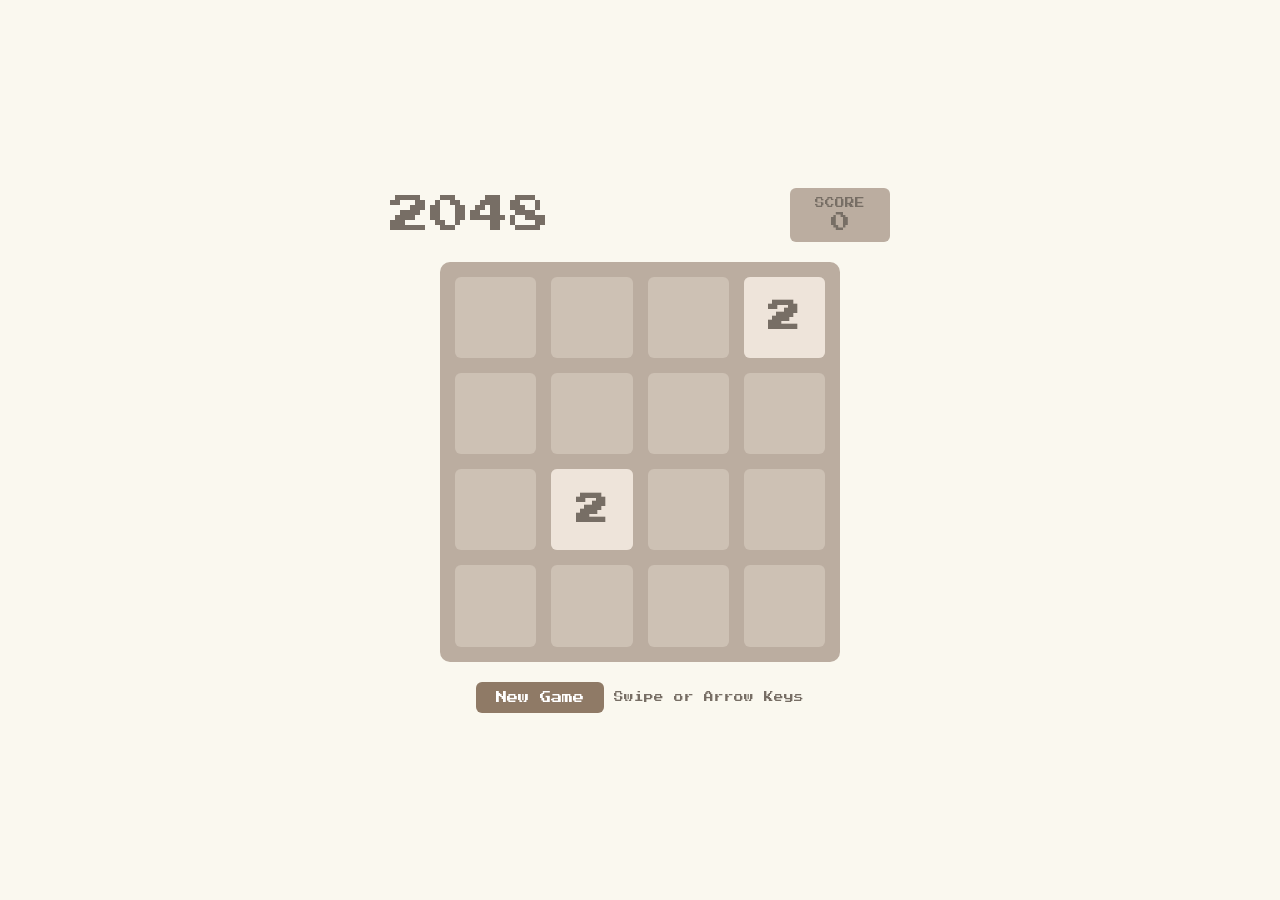
==== index.html @ 17469aeb "Create index.html" ====
<!DOCTYPE html>
<html lang="en">
<head>
    <meta charset="UTF-8">
    <meta name="viewport" content="width=device-width, initial-scale=1.0, maximum-scale=1.0, user-scalable=no">
    <title>2048 Game</title>
    <link href="https://fonts.googleapis.com/css2?family=Press+Start+2P&display=swap" rel="stylesheet">
    <style>
        /* --- Global Reset & Layout --- */
        :root {
            --bg-color: #faf8ef;
            --grid-color: #bbada0;
            --cell-color: #cdc1b4;
            --text-dark: #776e65;
            --text-light: #f9f6f2;
        }

        * { box-sizing: border-box; margin: 0; padding: 0; }

        body {
            font-family: 'Press Start 2P', cursive;
            background-color: var(--bg-color);
            color: var(--text-dark);
            display: flex;
            flex-direction: column;
            align-items: center;
            justify-content: center;
            min-height: 100vh;
            padding: 20px;
            touch-action: none; /* Prevent browser scroll */
        }

        /* --- Header & Score --- */
        .header {
            display: flex;
            justify-content: space-between;
            align-items: center;
            width: 100%;
            max-width: 500px;
            margin-bottom: 20px;
        }

        .title {
            font-size: 2.5rem;
            line-height: 1.2;
        }

        .score-container {
            background: var(--grid-color);
            padding: 10px;
            border-radius: 6px;
            text-align: center;
            min-width: 100px;
        }

        .score-label { font-size: 0.6rem; display: block; margin-bottom: 5px; }
        .score-value { font-size: 1.2rem; }

        /* --- Game Board --- */
        .game-container {
            position: relative;
            background: var(--grid-color);
            padding: 15px;
            border-radius: 10px;
            width: 400px;
            height: 400px;
            display: grid;
            grid-template-columns: repeat(4, 1fr);
            grid-template-rows: repeat(4, 1fr);
            gap: 15px;
            touch-action: none;
        }

        /* Background Cells */
        .grid-cell {
            background: var(--cell-color);
            border-radius: 6px;
            width: 100%;
            height: 100%;
        }

        /* Foreground Tiles */
        .tile {
            position: absolute;
            display: flex;
            align-items: center;
            justify-content: center;
            border-radius: 6px;
            font-weight: bold;
            font-size: 2rem;
            transition: transform 0.15s ease-in-out;
            z-index: 10;
            animation: pop 0.2s ease-out;
        }

        @keyframes pop {
            0% { transform: scale(0); }
            100% { transform: scale(1); }
        }

        /* Tile Colors by Value */
        .tile-2 { background: #eee4da; color: #776e65; }
        .tile-4 { background: #ede0c8; color: #776e65; }
        .tile-8 { background: #f2b179; color: #f9f6f2; }
        .tile-16 { background: #f59563; color: #f9f6f2; }
        .tile-32 { background: #f67c5f; color: #f9f6f2; }
        .tile-64 { background: #f65e3b; color: #f9f6f2; }
        .tile-128 { background: #edcf72; color: #f9f6f2; font-size: 1.5rem; }
        .tile-256 { background: #edcc61; color: #f9f6f2; font-size: 1.5rem; }
        .tile-512 { background: #edc850; color: #f9f6f2; font-size: 1.5rem; }
        .tile-1024 { background: #edc53f; color: #f9f6f2; font-size: 1.2rem; }
        .tile-2048 { background: #edc22e; color: #f9f6f2; font-size: 1.2rem; }

        /* --- Controls & Status --- */
        .controls {
            margin-top: 20px;
            display: flex;
            gap: 10px;
            align-items: center;
        }

        button {
            background: #8f7a66;
            color: white;
            border: none;
            padding: 10px 20px;
            font-family: 'Press Start 2P', cursive;
            cursor: pointer;
            border-radius: 6px;
            font-size: 0.7rem;
            transition: background 0.2s;
        }

        button:hover { background: #7f6a56; }

        .game-message {
            position: absolute;
            top: 0; left: 0; right: 0; bottom: 0;
            background: rgba(238, 228, 218, 0.73);
            display: flex;
            flex-direction: column;
            align-items: center;
            justify-content: center;
            text-align: center;
            z-index: 20;
            border-radius: 10px;
            opacity: 0;
            pointer-events: none;
            transition: opacity 0.3s;
        }

        .game-message.active { opacity: 1; pointer-events: auto; }
        .game-message p { font-size: 1.5rem; margin-bottom: 20px; }

        /* Responsive */
        @media (max-width: 450px) {
            .game-container { width: 300px; height: 300px; padding: 10px; gap: 10px; }
            .tile { font-size: 1.5rem; }
            .title { font-size: 1.8rem; }
            .score-container { min-width: 80px; }
        }
    </style>
</head>
<body>

    <div class="header">
        <div class="title">2048</div>
        <div class="score-container">
            <span class="score-label">SCORE</span>
            <span class="score-value" id="score">0</span>
        </div>
    </div>

    <div class="game-container" id="game-container">
        <!-- Background Grid Cells -->
        <div class="grid-cell"></div><div class="grid-cell"></div><div class="grid-cell"></div><div class="grid-cell"></div>
        <div class="grid-cell"></div><div class="grid-cell"></div><div class="grid-cell"></div><div class="grid-cell"></div>
        <div class="grid-cell"></div><div class="grid-cell"></div><div class="grid-cell"></div><div class="grid-cell"></div>
        <div class="grid-cell"></div><div class="grid-cell"></div><div class="grid-cell"></div><div class="grid-cell"></div>

        <!-- Game Message Overlay -->
        <div class="game-message" id="game-message">
            <p id="game-message-text">Game Over!</p>
            <button onclick="initGame()">Try Again</button>
        </div>
    </div>

    <div class="controls">
        <button onclick="initGame()">New Game</button>
        <span style="font-size: 0.6rem;">Swipe or Arrow Keys</span>
    </div>

    <script>
        // --- Configuration & State ---
        const SIZE = 4;
        const SCORE_EL = document.getElementById('score');
        const MESSAGE_EL = document.getElementById('game-message');
        const MESSAGE_TEXT = document.getElementById('game-message-text');
        const CONTAINER = document.getElementById('game-container');

        let grid = [];
        let score = 0;
        let gameOver = false;

        // --- Initialization ---
        function initGame() {
            grid = Array(SIZE).fill().map(() => Array(SIZE).fill(0));
            score = 0;
            gameOver = false;
            updateScore();
            clearTiles();
            addRandomTile();
            addRandomTile();
            renderTiles();
            MESSAGE_EL.classList.remove('active');
        }

        // --- Core Logic ---

        function addRandomTile() {
            const emptyCells = [];
            for (let r = 0; r < SIZE; r++) {
                for (let c = 0; c < SIZE; c++) {
                    if (grid[r][c] === 0) emptyCells.push({r, c});
                }
            }
            if (emptyCells.length > 0) {
                const {r, c} = emptyCells[Math.floor(Math.random() * emptyCells.length)];
                grid[r][c] = Math.random() < 0.9 ? 2 : 4;
            }
        }

        function slideRow(row) {
            let arr = row.filter(val => val);
            let missing = SIZE - arr.length;
            let zeros = Array(missing).fill(0);
            arr = arr.concat(zeros);

            for (let i = 0; i < SIZE - 1; i++) {
                if (arr[i] !== 0 && arr[i] === arr[i + 1]) {
                    arr[i] *= 2;
                    score += arr[i];
                    arr[i + 1] = 0;
                }
            }

            arr = arr.filter(val => val);
            missing = SIZE - arr.length;
            zeros = Array(missing).fill(0);
            arr = arr.concat(zeros);
            return arr;
        }

        function canMove() {
            for (let r = 0; r < SIZE; r++) {
                for (let c = 0; c < SIZE; c++) {
                    if (grid[r][c] === 0) return true;
                    if (c < SIZE - 1 && grid[r][c] === grid[r][c + 1]) return true;
                    if (r < SIZE - 1 && grid[r][c] === grid[r + 1][c]) return true;
                }
            }
            return false;
        }

        function move(direction) {
            if (gameOver) return;
            let moved = false;
            let newGrid = JSON.parse(JSON.stringify(grid));

            if (direction === 'left' || direction === 'right') {
                for (let r = 0; r < SIZE; r++) {
                    let row = newGrid[r];
                    if (direction === 'right') row.reverse();
                    let newRow = slideRow(row);
                    if (direction === 'right') newRow.reverse();
                    newGrid[r] = newRow;
                }
            } else { 
                for (let c = 0; c < SIZE; c++) {
                    let col = [];
                    for (let r = 0; r < SIZE; r++) col.push(newGrid[r][c]);
                    if (direction === 'down') col.reverse();
                    let newCol = slideRow(col);
                    if (direction === 'down') newCol.reverse();
                    for (let r = 0; r < SIZE; r++) newGrid[r][c] = newCol[r];
                }
            }

            if (JSON.stringify(grid) !== JSON.stringify(newGrid)) {
                grid = newGrid;
                addRandomTile();
                updateScore();
                renderTiles();
                if (!canMove()) {
                    gameOver = true;
                    MESSAGE_TEXT.textContent = "Game Over!";
                    MESSAGE_EL.classList.add('active');
                }
            }
        }

        // --- Rendering ---
        function clearTiles() {
            const tiles = document.querySelectorAll('.tile');
            tiles.forEach(t => t.remove());
        }

        function renderTiles() {
            clearTiles();
            for (let r = 0; r < SIZE; r++) {
                for (let c = 0; c < SIZE; c++) {
                    const val = grid[r][c];
                    if (val > 0) {
                        const tile = document.createElement('div');
                        tile.classList.add('tile', `tile-${val}`);
                        tile.textContent = val;
                        const cell = document.querySelectorAll('.grid-cell')[r * SIZE + c];
                        const rect = cell.getBoundingClientRect();
                        const containerRect = CONTAINER.getBoundingClientRect();
                        
                        tile.style.left = rect.left - containerRect.left + 'px';
                        tile.style.top = rect.top - containerRect.top + 'px';
                        tile.style.width = rect.width + 'px';
                        tile.style.height = rect.height + 'px';
                        
                        CONTAINER.appendChild(tile);
                    }
                }
            }
        }

        function updateScore() {
            SCORE_EL.textContent = score;
        }

        // --- Input Handling ---
        document.addEventListener('keydown', (e) => {
            if (gameOver) return;
            switch(e.key) {
                case 'ArrowUp': move('up'); break;
                case 'ArrowDown': move('down'); break;
                case 'ArrowLeft': move('left'); break;
                case 'ArrowRight': move('right'); break;
            }
        });

        // Touch Handling for Mobile
        let touchStartX = 0;
        let touchStartY = 0;

        CONTAINER.addEventListener('touchstart', (e) => {
            touchStartX = e.touches[0].clientX;
            touchStartY = e.touches[0].clientY;
        }, {passive: false});

        CONTAINER.addEventListener('touchmove', (e) => {
            e.preventDefault(); // Prevent scrolling
        }, {passive: false});

        CONTAINER.addEventListener('touchend', (e) => {
            if (gameOver) return;
            let touchEndX = e.changedTouches[0].clientX;
            let touchEndY = e.changedTouches[0].clientY;
            
            let diffX = touchEndX - touchStartX;
            let diffY = touchEndY - touchStartY;
            let threshold = 30; // Minimum swipe distance

            if (Math.abs(diffX) > Math.abs(diffY)) {
                if (Math.abs(diffX) > threshold) {
                    if (diffX > 0) move('right');
                    else move('left');
                }
            } else {
                if (Math.abs(diffY) > threshold) {
                    if (diffY > 0) move('down');
                    else move('up');
                }
            }
        }, {passive: false});

        window.onload = initGame;
    </script>
</body>
</html>
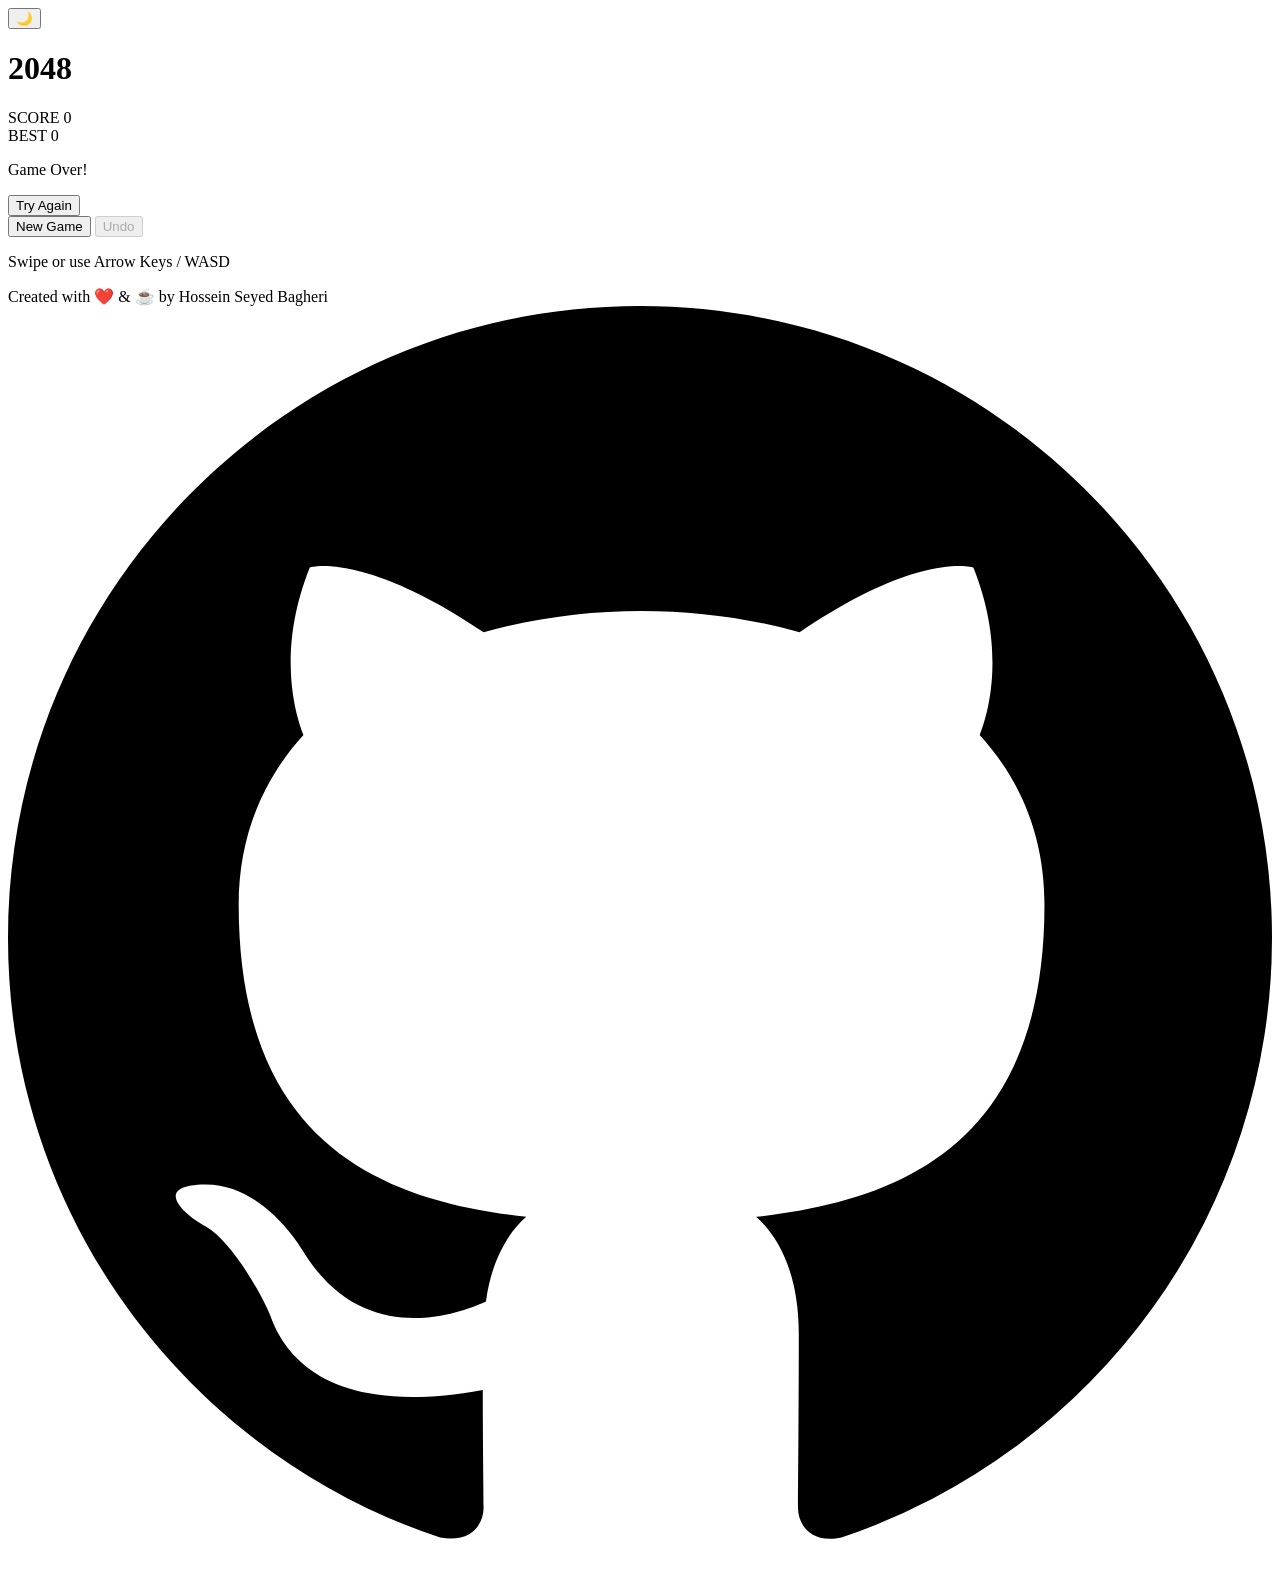
==== commit ea26b5f3: "Update index.html" ====
--- a/index.html
+++ b/index.html
@@ -1,385 +1,98 @@
 <!DOCTYPE html>
 <html lang="en">
 <head>
-    <meta charset="UTF-8">
-    <meta name="viewport" content="width=device-width, initial-scale=1.0, maximum-scale=1.0, user-scalable=no">
-    <title>2048 Game</title>
-    <link href="https://fonts.googleapis.com/css2?family=Press+Start+2P&display=swap" rel="stylesheet">
-    <style>
-        /* --- Global Reset & Layout --- */
-        :root {
-            --bg-color: #faf8ef;
-            --grid-color: #bbada0;
-            --cell-color: #cdc1b4;
-            --text-dark: #776e65;
-            --text-light: #f9f6f2;
-        }
+  <meta charset="UTF-8">
+  <meta name="viewport" content="width=device-width, initial-scale=1.0, maximum-scale=1.0, user-scalable=no, viewport-fit=cover">
+  <meta name="theme-color" content="#faf8ef" id="theme-color">
+  <meta name="color-scheme" content="light dark">
+  <title>2048</title>
 
-        * { box-sizing: border-box; margin: 0; padding: 0; }
-
-        body {
-            font-family: 'Press Start 2P', cursive;
-            background-color: var(--bg-color);
-            color: var(--text-dark);
-            display: flex;
-            flex-direction: column;
-            align-items: center;
-            justify-content: center;
-            min-height: 100vh;
-            padding: 20px;
-            touch-action: none; /* Prevent browser scroll */
-        }
-
-        /* --- Header & Score --- */
-        .header {
-            display: flex;
-            justify-content: space-between;
-            align-items: center;
-            width: 100%;
-            max-width: 500px;
-            margin-bottom: 20px;
-        }
-
-        .title {
-            font-size: 2.5rem;
-            line-height: 1.2;
-        }
-
-        .score-container {
-            background: var(--grid-color);
-            padding: 10px;
-            border-radius: 6px;
-            text-align: center;
-            min-width: 100px;
-        }
-
-        .score-label { font-size: 0.6rem; display: block; margin-bottom: 5px; }
-        .score-value { font-size: 1.2rem; }
-
-        /* --- Game Board --- */
-        .game-container {
-            position: relative;
-            background: var(--grid-color);
-            padding: 15px;
-            border-radius: 10px;
-            width: 400px;
-            height: 400px;
-            display: grid;
-            grid-template-columns: repeat(4, 1fr);
-            grid-template-rows: repeat(4, 1fr);
-            gap: 15px;
-            touch-action: none;
-        }
-
-        /* Background Cells */
-        .grid-cell {
-            background: var(--cell-color);
-            border-radius: 6px;
-            width: 100%;
-            height: 100%;
-        }
-
-        /* Foreground Tiles */
-        .tile {
-            position: absolute;
-            display: flex;
-            align-items: center;
-            justify-content: center;
-            border-radius: 6px;
-            font-weight: bold;
-            font-size: 2rem;
-            transition: transform 0.15s ease-in-out;
-            z-index: 10;
-            animation: pop 0.2s ease-out;
-        }
-
-        @keyframes pop {
-            0% { transform: scale(0); }
-            100% { transform: scale(1); }
-        }
-
-        /* Tile Colors by Value */
-        .tile-2 { background: #eee4da; color: #776e65; }
-        .tile-4 { background: #ede0c8; color: #776e65; }
-        .tile-8 { background: #f2b179; color: #f9f6f2; }
-        .tile-16 { background: #f59563; color: #f9f6f2; }
-        .tile-32 { background: #f67c5f; color: #f9f6f2; }
-        .tile-64 { background: #f65e3b; color: #f9f6f2; }
-        .tile-128 { background: #edcf72; color: #f9f6f2; font-size: 1.5rem; }
-        .tile-256 { background: #edcc61; color: #f9f6f2; font-size: 1.5rem; }
-        .tile-512 { background: #edc850; color: #f9f6f2; font-size: 1.5rem; }
-        .tile-1024 { background: #edc53f; color: #f9f6f2; font-size: 1.2rem; }
-        .tile-2048 { background: #edc22e; color: #f9f6f2; font-size: 1.2rem; }
-
-        /* --- Controls & Status --- */
-        .controls {
-            margin-top: 20px;
-            display: flex;
-            gap: 10px;
-            align-items: center;
-        }
-
-        button {
-            background: #8f7a66;
-            color: white;
-            border: none;
-            padding: 10px 20px;
-            font-family: 'Press Start 2P', cursive;
-            cursor: pointer;
-            border-radius: 6px;
-            font-size: 0.7rem;
-            transition: background 0.2s;
-        }
-
-        button:hover { background: #7f6a56; }
-
-        .game-message {
-            position: absolute;
-            top: 0; left: 0; right: 0; bottom: 0;
-            background: rgba(238, 228, 218, 0.73);
-            display: flex;
-            flex-direction: column;
-            align-items: center;
-            justify-content: center;
-            text-align: center;
-            z-index: 20;
-            border-radius: 10px;
-            opacity: 0;
-            pointer-events: none;
-            transition: opacity 0.3s;
-        }
-
-        .game-message.active { opacity: 1; pointer-events: auto; }
-        .game-message p { font-size: 1.5rem; margin-bottom: 20px; }
-
-        /* Responsive */
-        @media (max-width: 450px) {
-            .game-container { width: 300px; height: 300px; padding: 10px; gap: 10px; }
-            .tile { font-size: 1.5rem; }
-            .title { font-size: 1.8rem; }
-            .score-container { min-width: 80px; }
-        }
-    </style>
+  <link rel="preconnect" href="https://fonts.googleapis.com">
+  <link rel="preconnect" href="https://fonts.gstatic.com" crossorigin>
+  <link href="https://fonts.googleapis.com/css2?family=Press+Start+2P&display=swap" rel="stylesheet">
+  <link rel="stylesheet" href="styles.css">
 </head>
 <body>
 
-    <div class="header">
-        <div class="title">2048</div>
-        <div class="score-container">
-            <span class="score-label">SCORE</span>
-            <span class="score-value" id="score">0</span>
+  <!-- CUSTOM CURSOR -->
+  <div class="cursor-dot" id="cursor-dot" aria-hidden="true"></div>
+  <div class="cursor-ring" id="cursor-ring" aria-hidden="true"></div>
+
+  <!-- THEME TOGGLE -->
+  <button type="button" class="theme-btn interactive" id="theme-btn"
+          aria-label="Switch to dark theme" title="Switch to dark theme">🌙</button>
+
+  <main class="app">
+
+    <!-- HEADER -->
+    <header class="header">
+      <h1 class="title">2048</h1>
+      <div class="scores">
+        <div class="score-box" id="score-box">
+          <span class="score-label">SCORE</span>
+          <span class="score-value" id="score">0</span>
         </div>
+        <div class="score-box">
+          <span class="score-label">BEST</span>
+          <span class="score-value" id="best">0</span>
+        </div>
+      </div>
+    </header>
+
+    <!-- BOARD -->
+    <div class="board" id="board" role="application" aria-label="2048 game board"
+         aria-keyshortcuts="ArrowUp ArrowDown ArrowLeft ArrowRight W A S D">
+
+      <!-- GRID CELLS -->
+      <div class="cell"></div><div class="cell"></div><div class="cell"></div><div class="cell"></div>
+      <div class="cell"></div><div class="cell"></div><div class="cell"></div><div class="cell"></div>
+      <div class="cell"></div><div class="cell"></div><div class="cell"></div><div class="cell"></div>
+      <div class="cell"></div><div class="cell"></div><div class="cell"></div><div class="cell"></div>
+
+      <!-- TILE LAYER -->
+      <div class="tiles" id="tiles" aria-hidden="true"></div>
+
+      <!-- MESSAGE -->
+      <div class="message" id="message" aria-live="polite">
+        <p class="message-text" id="message-text">Game Over!</p>
+        <div class="message-buttons">
+          <button type="button" class="btn" id="message-btn">Try Again</button>
+          <button type="button" class="btn secondary" id="continue-btn" hidden>Keep Going</button>
+        </div>
+      </div>
+
     </div>
 
-    <div class="game-container" id="game-container">
-        <!-- Background Grid Cells -->
-        <div class="grid-cell"></div><div class="grid-cell"></div><div class="grid-cell"></div><div class="grid-cell"></div>
-        <div class="grid-cell"></div><div class="grid-cell"></div><div class="grid-cell"></div><div class="grid-cell"></div>
-        <div class="grid-cell"></div><div class="grid-cell"></div><div class="grid-cell"></div><div class="grid-cell"></div>
-        <div class="grid-cell"></div><div class="grid-cell"></div><div class="grid-cell"></div><div class="grid-cell"></div>
-
-        <!-- Game Message Overlay -->
-        <div class="game-message" id="game-message">
-            <p id="game-message-text">Game Over!</p>
-            <button onclick="initGame()">Try Again</button>
-        </div>
+    <!-- CONTROLS -->
+    <div class="controls">
+      <button type="button" class="btn interactive" id="new-game">New Game</button>
+      <button type="button" class="btn secondary interactive" id="undo" disabled>Undo</button>
     </div>
 
-    <div class="controls">
-        <button onclick="initGame()">New Game</button>
-        <span style="font-size: 0.6rem;">Swipe or Arrow Keys</span>
-    </div>
+    <!-- HINT -->
+    <p class="hint">Swipe or use Arrow Keys / WASD</p>
 
-    <script>
-        // --- Configuration & State ---
-        const SIZE = 4;
-        const SCORE_EL = document.getElementById('score');
-        const MESSAGE_EL = document.getElementById('game-message');
-        const MESSAGE_TEXT = document.getElementById('game-message-text');
-        const CONTAINER = document.getElementById('game-container');
+    <!-- CREDIT -->
+    <p class="credit">
+      <span>Created with</span>
+      <span class="heart" role="img" aria-label="love">❤️</span>
+      <span>&amp;</span>
+      <span class="coffee" role="img" aria-label="coffee">☕</span>
+      <span>by</span>
+      <span class="credit-name">Hossein Seyed Bagheri</span>
 
-        let grid = [];
-        let score = 0;
-        let gameOver = false;
+      <a class="github-link interactive"
+         href="https://github.com/hosseinb1111/Random-Adventure-Generator"
+         target="_blank" rel="noopener noreferrer"
+         aria-label="View project on GitHub" title="View on GitHub">
+        <svg xmlns="http://www.w3.org/2000/svg" viewBox="0 0 16 16" aria-hidden="true" focusable="false">
+          <path d="M8 0C3.58 0 0 3.58 0 8c0 3.54 2.29 6.53 5.47 7.59.4.07.55-.17.55-.38 0-.19-.01-.82-.01-1.49-2.01.37-2.53-.49-2.69-.94-.09-.23-.48-.94-.82-1.13-.28-.15-.68-.52-.01-.53.63-.01 1.08.58 1.23.82.72 1.21 1.87.87 2.33.66.07-.52.28-.87.51-1.07-1.78-.2-3.64-.89-3.64-3.95 0-.87.31-1.59.82-2.15-.08-.2-.36-1.02.08-2.12 0 0 .67-.21 2.2.82.64-.18 1.32-.27 2-.27.68 0 1.36.09 2 .27 1.53-1.04 2.2-.82 2.2-.82.44 1.1.16 1.92.08 2.12.51.56.82 1.27.82 2.15 0 3.07-1.87 3.75-3.65 3.95.29.25.54.73.54 1.48 0 1.07-.01 1.93-.01 2.2 0 .21.15.46.55.38A8.01 8.01 0 0 0 16 8c0-4.42-3.58-8-8-8z"/>
+        </svg>
+      </a>
+    </p>
 
-        // --- Initialization ---
-        function initGame() {
-            grid = Array(SIZE).fill().map(() => Array(SIZE).fill(0));
-            score = 0;
-            gameOver = false;
-            updateScore();
-            clearTiles();
-            addRandomTile();
-            addRandomTile();
-            renderTiles();
-            MESSAGE_EL.classList.remove('active');
-        }
+  </main>
 
-        // --- Core Logic ---
-
-        function addRandomTile() {
-            const emptyCells = [];
-            for (let r = 0; r < SIZE; r++) {
-                for (let c = 0; c < SIZE; c++) {
-                    if (grid[r][c] === 0) emptyCells.push({r, c});
-                }
-            }
-            if (emptyCells.length > 0) {
-                const {r, c} = emptyCells[Math.floor(Math.random() * emptyCells.length)];
-                grid[r][c] = Math.random() < 0.9 ? 2 : 4;
-            }
-        }
-
-        function slideRow(row) {
-            let arr = row.filter(val => val);
-            let missing = SIZE - arr.length;
-            let zeros = Array(missing).fill(0);
-            arr = arr.concat(zeros);
-
-            for (let i = 0; i < SIZE - 1; i++) {
-                if (arr[i] !== 0 && arr[i] === arr[i + 1]) {
-                    arr[i] *= 2;
-                    score += arr[i];
-                    arr[i + 1] = 0;
-                }
-            }
-
-            arr = arr.filter(val => val);
-            missing = SIZE - arr.length;
-            zeros = Array(missing).fill(0);
-            arr = arr.concat(zeros);
-            return arr;
-        }
-
-        function canMove() {
-            for (let r = 0; r < SIZE; r++) {
-                for (let c = 0; c < SIZE; c++) {
-                    if (grid[r][c] === 0) return true;
-                    if (c < SIZE - 1 && grid[r][c] === grid[r][c + 1]) return true;
-                    if (r < SIZE - 1 && grid[r][c] === grid[r + 1][c]) return true;
-                }
-            }
-            return false;
-        }
-
-        function move(direction) {
-            if (gameOver) return;
-            let moved = false;
-            let newGrid = JSON.parse(JSON.stringify(grid));
-
-            if (direction === 'left' || direction === 'right') {
-                for (let r = 0; r < SIZE; r++) {
-                    let row = newGrid[r];
-                    if (direction === 'right') row.reverse();
-                    let newRow = slideRow(row);
-                    if (direction === 'right') newRow.reverse();
-                    newGrid[r] = newRow;
-                }
-            } else { 
-                for (let c = 0; c < SIZE; c++) {
-                    let col = [];
-                    for (let r = 0; r < SIZE; r++) col.push(newGrid[r][c]);
-                    if (direction === 'down') col.reverse();
-                    let newCol = slideRow(col);
-                    if (direction === 'down') newCol.reverse();
-                    for (let r = 0; r < SIZE; r++) newGrid[r][c] = newCol[r];
-                }
-            }
-
-            if (JSON.stringify(grid) !== JSON.stringify(newGrid)) {
-                grid = newGrid;
-                addRandomTile();
-                updateScore();
-                renderTiles();
-                if (!canMove()) {
-                    gameOver = true;
-                    MESSAGE_TEXT.textContent = "Game Over!";
-                    MESSAGE_EL.classList.add('active');
-                }
-            }
-        }
-
-        // --- Rendering ---
-        function clearTiles() {
-            const tiles = document.querySelectorAll('.tile');
-            tiles.forEach(t => t.remove());
-        }
-
-        function renderTiles() {
-            clearTiles();
-            for (let r = 0; r < SIZE; r++) {
-                for (let c = 0; c < SIZE; c++) {
-                    const val = grid[r][c];
-                    if (val > 0) {
-                        const tile = document.createElement('div');
-                        tile.classList.add('tile', `tile-${val}`);
-                        tile.textContent = val;
-                        const cell = document.querySelectorAll('.grid-cell')[r * SIZE + c];
-                        const rect = cell.getBoundingClientRect();
-                        const containerRect = CONTAINER.getBoundingClientRect();
-                        
-                        tile.style.left = rect.left - containerRect.left + 'px';
-                        tile.style.top = rect.top - containerRect.top + 'px';
-                        tile.style.width = rect.width + 'px';
-                        tile.style.height = rect.height + 'px';
-                        
-                        CONTAINER.appendChild(tile);
-                    }
-                }
-            }
-        }
-
-        function updateScore() {
-            SCORE_EL.textContent = score;
-        }
-
-        // --- Input Handling ---
-        document.addEventListener('keydown', (e) => {
-            if (gameOver) return;
-            switch(e.key) {
-                case 'ArrowUp': move('up'); break;
-                case 'ArrowDown': move('down'); break;
-                case 'ArrowLeft': move('left'); break;
-                case 'ArrowRight': move('right'); break;
-            }
-        });
-
-        // Touch Handling for Mobile
-        let touchStartX = 0;
-        let touchStartY = 0;
-
-        CONTAINER.addEventListener('touchstart', (e) => {
-            touchStartX = e.touches[0].clientX;
-            touchStartY = e.touches[0].clientY;
-        }, {passive: false});
-
-        CONTAINER.addEventListener('touchmove', (e) => {
-            e.preventDefault(); // Prevent scrolling
-        }, {passive: false});
-
-        CONTAINER.addEventListener('touchend', (e) => {
-            if (gameOver) return;
-            let touchEndX = e.changedTouches[0].clientX;
-            let touchEndY = e.changedTouches[0].clientY;
-            
-            let diffX = touchEndX - touchStartX;
-            let diffY = touchEndY - touchStartY;
-            let threshold = 30; // Minimum swipe distance
-
-            if (Math.abs(diffX) > Math.abs(diffY)) {
-                if (Math.abs(diffX) > threshold) {
-                    if (diffX > 0) move('right');
-                    else move('left');
-                }
-            } else {
-                if (Math.abs(diffY) > threshold) {
-                    if (diffY > 0) move('down');
-                    else move('up');
-                }
-            }
-        }, {passive: false});
-
-        window.onload = initGame;
-    </script>
+  <script src="script.js"></script>
 </body>
 </html>
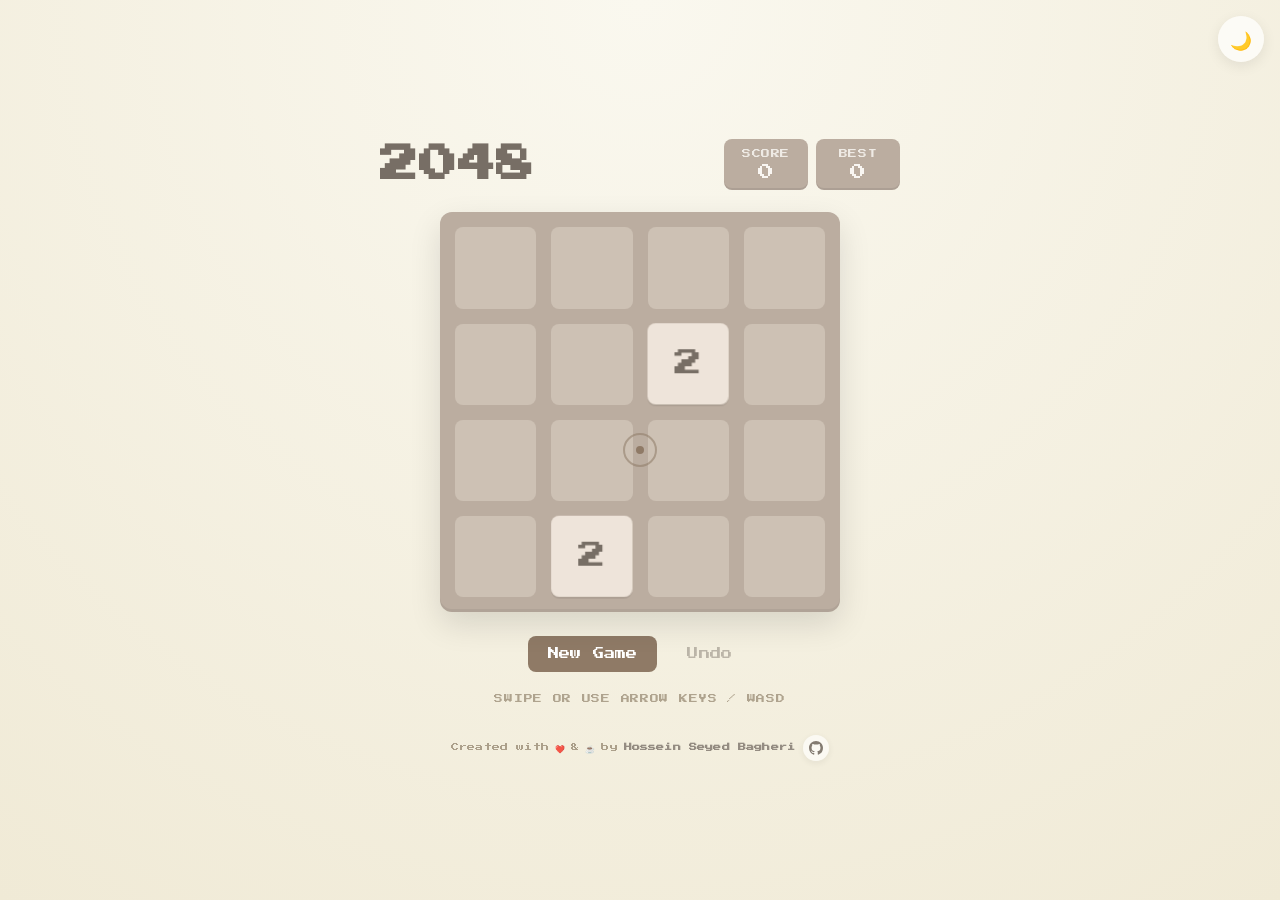
==== commit 8aa86990: "Update index.html" ====
--- a/index.html
+++ b/index.html
@@ -82,7 +82,7 @@
       <span class="credit-name">Hossein Seyed Bagheri</span>
 
       <a class="github-link interactive"
-         href="https://github.com/hosseinb1111/Random-Adventure-Generator"
+         href="https://github.com/hosseinb1111/Implement-2048"
          target="_blank" rel="noopener noreferrer"
          aria-label="View project on GitHub" title="View on GitHub">
         <svg xmlns="http://www.w3.org/2000/svg" viewBox="0 0 16 16" aria-hidden="true" focusable="false">
--- a/styles.css
+++ b/styles.css
@@ -0,0 +1,473 @@
+/* ===== THEME VARIABLES ===== */
+:root {
+  --bg-1: #faf8ef;
+  --bg-2: #f0ead6;
+  --grid: #bbada0;
+  --cell: #cdc1b4;
+  --text: #776e65;
+  --text-light: #f9f6f2;
+  --btn-bg: #8f7a66;
+  --btn-hover: #7f6a56;
+  --btn-text: #ffffff;
+  --credit: #a39680;
+  --icon-bg: rgba(255, 255, 255, 0.7);
+  --icon-color: #776e65;
+  --icon-hover-bg: #8f7a66;
+  --icon-hover-color: #ffffff;
+  --selection-bg: #edc22e;
+  --selection-color: #776e65;
+  --board: 400px;
+  --pad: 15px;
+  --gap: 15px;
+  --radius: 8px;
+  --safe-top: env(safe-area-inset-top, 0px);
+  --safe-right: env(safe-area-inset-right, 0px);
+  --safe-bottom: env(safe-area-inset-bottom, 0px);
+  --safe-left: env(safe-area-inset-left, 0px);
+}
+
+body.dark {
+  --bg-1: #1a1814;
+  --bg-2: #0f0e0b;
+  --grid: #3a342c;
+  --cell: #2a251f;
+  --text: #e8ddc9;
+  --text-light: #f9f6f2;
+  --btn-bg: #4a4238;
+  --btn-hover: #5a5248;
+  --btn-text: #f0ead6;
+  --credit: #8a7f6a;
+  --icon-bg: rgba(255, 255, 255, 0.08);
+  --icon-color: #e8ddc9;
+  --icon-hover-bg: #4a4238;
+  --icon-hover-color: #f0ead6;
+}
+
+/* ===== RESET ===== */
+*, *::before, *::after { box-sizing: border-box; margin: 0; padding: 0; }
+
+html { min-height: 100%; background: var(--bg-2); overflow-x: hidden; }
+
+body {
+  min-height: 100vh;
+  min-height: 100dvh;
+  padding:
+    calc(20px + var(--safe-top))
+    calc(16px + var(--safe-right))
+    calc(20px + var(--safe-bottom))
+    calc(16px + var(--safe-left));
+  display: flex;
+  flex-direction: column;
+  align-items: center;
+  justify-content: center;
+  background: radial-gradient(circle at 50% 0%, var(--bg-1) 0%, var(--bg-2) 100%);
+  color: var(--text);
+  font-family: "Press Start 2P", cursive;
+  -webkit-font-smoothing: antialiased;
+  -webkit-tap-highlight-color: transparent;
+  touch-action: manipulation;
+  user-select: none;
+  -webkit-user-select: none;
+  transition: background 0.5s ease, color 0.5s ease;
+  overflow-x: hidden;
+}
+
+::selection { background: var(--selection-bg); color: var(--selection-color); }
+::-moz-selection { background: var(--selection-bg); color: var(--selection-color); }
+
+button {
+  font: inherit;
+  border: 0;
+  background: none;
+  cursor: pointer;
+  -webkit-tap-highlight-color: transparent;
+}
+
+button:focus-visible, a:focus-visible { outline: 3px solid var(--selection-bg); outline-offset: 3px; }
+
+button:disabled {
+  opacity: 0.45;
+  cursor: not-allowed;
+  transform: none !important;
+  box-shadow: none !important;
+}
+
+/* ===== CUSTOM CURSOR ===== */
+.cursor-dot, .cursor-ring {
+  display: none;
+  position: fixed;
+  top: 0;
+  left: 0;
+  pointer-events: none;
+  z-index: 9999;
+  transform: translate(-50%, -50%);
+}
+
+.cursor-dot {
+  width: 8px;
+  height: 8px;
+  background: var(--btn-bg);
+  border-radius: 50%;
+  transition: width 0.2s ease, height 0.2s ease, background 0.3s ease;
+}
+
+.cursor-ring {
+  width: 34px;
+  height: 34px;
+  border: 2px solid var(--btn-bg);
+  border-radius: 50%;
+  z-index: 9998;
+  opacity: 0.55;
+  transition: width 0.2s ease, height 0.2s ease, background 0.3s ease, border-color 0.3s ease;
+}
+
+body.cursor-hover .cursor-ring { width: 52px; height: 52px; background: rgba(143, 122, 102, 0.12); }
+body.cursor-hover .cursor-dot { width: 12px; height: 12px; }
+
+@media (min-width: 900px) and (hover: hover) and (pointer: fine) {
+  body, button, a { cursor: none; }
+  .cursor-dot, .cursor-ring { display: block; }
+}
+
+/* ===== THEME BUTTON ===== */
+.theme-btn {
+  position: fixed;
+  top: calc(16px + var(--safe-top));
+  right: calc(16px + var(--safe-right));
+  width: 46px;
+  height: 46px;
+  display: flex;
+  align-items: center;
+  justify-content: center;
+  background: var(--icon-bg);
+  color: var(--icon-color);
+  border-radius: 50%;
+  font-size: 1.1rem;
+  line-height: 1;
+  backdrop-filter: blur(8px);
+  -webkit-backdrop-filter: blur(8px);
+  box-shadow: 0 4px 14px rgba(0, 0, 0, 0.08);
+  z-index: 50;
+  transition: transform 0.25s ease, background 0.25s ease, color 0.25s ease;
+}
+
+.theme-btn:hover { transform: scale(1.1) rotate(-12deg); background: var(--icon-hover-bg); color: var(--icon-hover-color); }
+.theme-btn:active { transform: scale(0.94); }
+
+/* ===== APP ===== */
+.app {
+  display: flex;
+  flex-direction: column;
+  align-items: center;
+  width: 100%;
+  max-width: 520px;
+  gap: clamp(14px, 3vw, 22px);
+}
+
+/* ===== HEADER ===== */
+.header {
+  display: flex;
+  align-items: center;
+  justify-content: space-between;
+  width: 100%;
+  gap: 12px;
+  min-width: 0;
+}
+
+.title {
+  font-size: clamp(1.6rem, 6vw, 2.4rem);
+  color: var(--text);
+  letter-spacing: 0.02em;
+  line-height: 1.1;
+}
+
+.scores { display: flex; gap: 8px; flex-shrink: 0; }
+
+.score-box {
+  position: relative;
+  background: var(--grid);
+  color: var(--text-light);
+  padding: 10px 14px;
+  border-radius: 8px;
+  min-width: 84px;
+  text-align: center;
+  box-shadow: inset 0 -2px 0 rgba(0, 0, 0, 0.08);
+}
+
+.score-label { display: block; font-size: 0.55rem; letter-spacing: 0.06em; margin-bottom: 6px; opacity: 0.85; }
+.score-value { display: block; font-size: 1rem; line-height: 1; transition: transform 0.2s ease; }
+.score-value.bump { animation: score-bump 0.28s ease; }
+
+@keyframes score-bump {
+  0% { transform: scale(1); }
+  50% { transform: scale(1.22); }
+  100% { transform: scale(1); }
+}
+
+/* ===== SCORE FLOAT ===== */
+.score-float {
+  position: absolute;
+  left: 50%;
+  top: 8px;
+  transform: translateX(-50%);
+  font-size: 0.7rem;
+  color: var(--text-light);
+  font-weight: bold;
+  pointer-events: none;
+  white-space: nowrap;
+  animation: score-float 0.7s ease-out forwards;
+}
+
+@keyframes score-float {
+  0% { opacity: 0; transform: translate(-50%, 0); }
+  20% { opacity: 1; }
+  100% { opacity: 0; transform: translate(-50%, -22px); }
+}
+
+/* ===== BOARD ===== */
+.board {
+  position: relative;
+  width: var(--board);
+  height: var(--board);
+  padding: var(--pad);
+  background: var(--grid);
+  border-radius: 12px;
+  display: grid;
+  grid-template-columns: repeat(4, 1fr);
+  grid-template-rows: repeat(4, 1fr);
+  gap: var(--gap);
+  touch-action: none;
+  box-shadow: 0 12px 32px rgba(0, 0, 0, 0.12), inset 0 -3px 0 rgba(0, 0, 0, 0.06);
+  transition: background 0.5s ease, box-shadow 0.5s ease;
+  overflow: hidden;
+}
+
+.cell { background: var(--cell); border-radius: 8px; transition: background 0.5s ease; }
+
+/* ===== TILE LAYER ===== */
+.tiles { position: absolute; inset: 0; pointer-events: none; border-radius: 12px; overflow: hidden; }
+
+.tile {
+  position: absolute;
+  top: 0;
+  left: 0;
+  width: 0;
+  height: 0;
+  transition: transform 120ms ease-in-out;
+  will-change: transform;
+}
+
+.tile-inner {
+  width: 100%;
+  height: 100%;
+  display: flex;
+  align-items: center;
+  justify-content: center;
+  border-radius: 8px;
+  line-height: 1;
+  letter-spacing: -0.02em;
+  font-size: var(--tile-font-size, 24px);
+  box-shadow: 0 2px 0 rgba(0, 0, 0, 0.08);
+  backface-visibility: hidden;
+  transition: background 0.5s ease, color 0.5s ease;
+}
+
+/* ===== TILE COLORS ===== */
+.tile-2 .tile-inner { background: #eee4da; color: #776e65; }
+.tile-4 .tile-inner { background: #ede0c8; color: #776e65; }
+.tile-8 .tile-inner { background: #f2b179; color: #f9f6f2; }
+.tile-16 .tile-inner { background: #f59563; color: #f9f6f2; }
+.tile-32 .tile-inner { background: #f67c5f; color: #f9f6f2; }
+.tile-64 .tile-inner { background: #f65e3b; color: #f9f6f2; }
+.tile-128 .tile-inner { background: #edcf72; color: #f9f6f2; }
+.tile-256 .tile-inner { background: #edcc61; color: #f9f6f2; }
+.tile-512 .tile-inner { background: #edc850; color: #f9f6f2; }
+.tile-1024 .tile-inner { background: #edc53f; color: #f9f6f2; }
+.tile-2048 .tile-inner {
+  background: #edc22e;
+  color: #f9f6f2;
+  box-shadow: 0 0 24px rgba(237, 194, 46, 0.6), 0 0 48px rgba(237, 194, 46, 0.3);
+}
+.tile-4096 .tile-inner { background: #3c3a32; color: #f9f6f2; }
+.tile-8192 .tile-inner { background: #1e1c18; color: #f9f6f2; }
+
+/* ===== TILE ANIMATIONS ===== */
+.tile-new .tile-inner { animation: tile-appear 180ms ease-out; }
+
+@keyframes tile-appear {
+  from { opacity: 0; transform: scale(0.4); }
+  to { opacity: 1; transform: scale(1); }
+}
+
+.tile-merged .tile-inner { animation: tile-pop 220ms ease-out; }
+
+@keyframes tile-pop {
+  0% { transform: scale(1); }
+  45% { transform: scale(1.18); }
+  100% { transform: scale(1); }
+}
+
+/* ===== MESSAGE OVERLAY ===== */
+.message {
+  position: absolute;
+  inset: 0;
+  display: flex;
+  flex-direction: column;
+  align-items: center;
+  justify-content: center;
+  gap: 20px;
+  background: rgba(238, 228, 218, 0.82);
+  backdrop-filter: blur(4px);
+  -webkit-backdrop-filter: blur(4px);
+  border-radius: 12px;
+  z-index: 30;
+  opacity: 0;
+  visibility: hidden;
+  pointer-events: none;
+  transition: opacity 0.3s ease, visibility 0.3s ease;
+}
+
+body.dark .message { background: rgba(26, 24, 20, 0.85); }
+
+.message.active { opacity: 1; visibility: visible; pointer-events: auto; }
+
+.message-text {
+  font-size: clamp(1.1rem, 4vw, 1.4rem);
+  color: var(--text);
+  text-align: center;
+  padding: 0 12px;
+  line-height: 1.4;
+}
+
+.message-buttons { display: flex; flex-wrap: wrap; gap: 8px; justify-content: center; padding: 0 12px; }
+
+/* ===== BUTTONS ===== */
+.btn {
+  background: var(--btn-bg);
+  color: var(--btn-text);
+  padding: 12px 20px;
+  border-radius: 8px;
+  font-size: 0.7rem;
+  line-height: 1;
+  letter-spacing: 0.02em;
+  transition: background 0.2s ease, transform 0.15s ease, box-shadow 0.2s ease;
+}
+
+.btn:hover { background: var(--btn-hover); transform: translateY(-2px); box-shadow: 0 6px 14px rgba(0, 0, 0, 0.14); }
+.btn:active { transform: translateY(0) scale(0.97); }
+
+.btn.secondary { background: transparent; color: var(--text); box-shadow: inset 0 0 0 2px var(--grid); }
+.btn.secondary:hover { background: var(--grid); color: var(--text-light); box-shadow: inset 0 0 0 2px var(--grid); }
+
+.controls { display: flex; gap: 10px; align-items: center; justify-content: center; flex-wrap: wrap; margin-top: 2px; }
+
+/* ===== HINT ===== */
+.hint {
+  color: var(--credit);
+  font-size: 0.55rem;
+  letter-spacing: 0.08em;
+  text-transform: uppercase;
+  text-align: center;
+  opacity: 0.85;
+}
+
+/* ===== CREDIT ===== */
+.credit {
+  display: inline-flex;
+  flex-wrap: wrap;
+  align-items: center;
+  justify-content: center;
+  gap: 6px;
+  margin-top: clamp(4px, 2vw, 10px);
+  color: var(--credit);
+  font-size: 0.5rem;
+  letter-spacing: 0.02em;
+  line-height: 1.6;
+  text-align: center;
+  opacity: 0.9;
+}
+
+.heart, .coffee { display: inline-block; font-size: 1em; line-height: 1; transform-origin: center; }
+.heart { animation: heart-beat 1.8s ease-in-out infinite; }
+.coffee { animation: coffee-bob 2.6s ease-in-out infinite; }
+
+@keyframes heart-beat {
+  0%, 100% { transform: scale(1); }
+  15% { transform: scale(1.25); }
+  30% { transform: scale(1); }
+  45% { transform: scale(1.15); }
+}
+
+@keyframes coffee-bob {
+  0%, 100% { transform: translateY(0) rotate(0deg); }
+  40% { transform: translateY(-2px) rotate(-6deg); }
+  70% { transform: translateY(0) rotate(3deg); }
+}
+
+.credit-name { color: var(--text); font-weight: bold; opacity: 0.85; }
+
+/* ===== GITHUB LINK ===== */
+.github-link {
+  display: inline-flex;
+  align-items: center;
+  justify-content: center;
+  width: 26px;
+  height: 26px;
+  margin-left: 2px;
+  color: var(--icon-color);
+  background: var(--icon-bg);
+  border-radius: 50%;
+  text-decoration: none;
+  box-shadow: 0 2px 8px rgba(0, 0, 0, 0.08);
+  backdrop-filter: blur(6px);
+  -webkit-backdrop-filter: blur(6px);
+  transition: transform 0.25s ease, background 0.25s ease, color 0.25s ease;
+}
+
+.github-link:hover { transform: scale(1.15) rotate(-6deg); background: var(--icon-hover-bg); color: var(--icon-hover-color); }
+.github-link:active { transform: scale(0.94); }
+.github-link svg { display: block; width: 14px; height: 14px; fill: currentColor; }
+
+/* ===== RESPONSIVE ===== */
+@media (max-width: 500px) {
+  :root { --board: 340px; --pad: 12px; --gap: 12px; }
+  .score-box { min-width: 72px; padding: 8px 10px; }
+  .score-value { font-size: 0.9rem; }
+}
+
+@media (max-width: 400px) {
+  :root { --board: 300px; --pad: 10px; --gap: 10px; }
+  .title { font-size: 1.4rem; }
+  .score-label { font-size: 0.5rem; }
+  .score-value { font-size: 0.85rem; }
+  .btn { font-size: 0.6rem; padding: 10px 14px; }
+  .credit { font-size: 0.45rem; }
+}
+
+@media (max-width: 340px) {
+  :root { --board: 260px; --pad: 8px; --gap: 8px; }
+  .credit { font-size: 0.42rem; gap: 4px; }
+  .github-link { width: 22px; height: 22px; }
+  .github-link svg { width: 12px; height: 12px; }
+}
+
+/* Short viewports */
+@media (max-height: 700px) and (min-width: 500px) {
+  :root { --board: 340px; --pad: 12px; --gap: 12px; }
+}
+
+@media (max-height: 600px) {
+  :root { --board: 280px; --pad: 10px; --gap: 10px; }
+  .hint, .credit { font-size: 0.42rem; }
+}
+
+/* ===== REDUCED MOTION ===== */
+@media (prefers-reduced-motion: reduce) {
+  *, *::before, *::after {
+    animation-duration: 0.01ms !important;
+    animation-iteration-count: 1 !important;
+    transition-duration: 0.01ms !important;
+  }
+  .heart, .coffee { animation: none; }
+  .tile { transition: none; }
+}
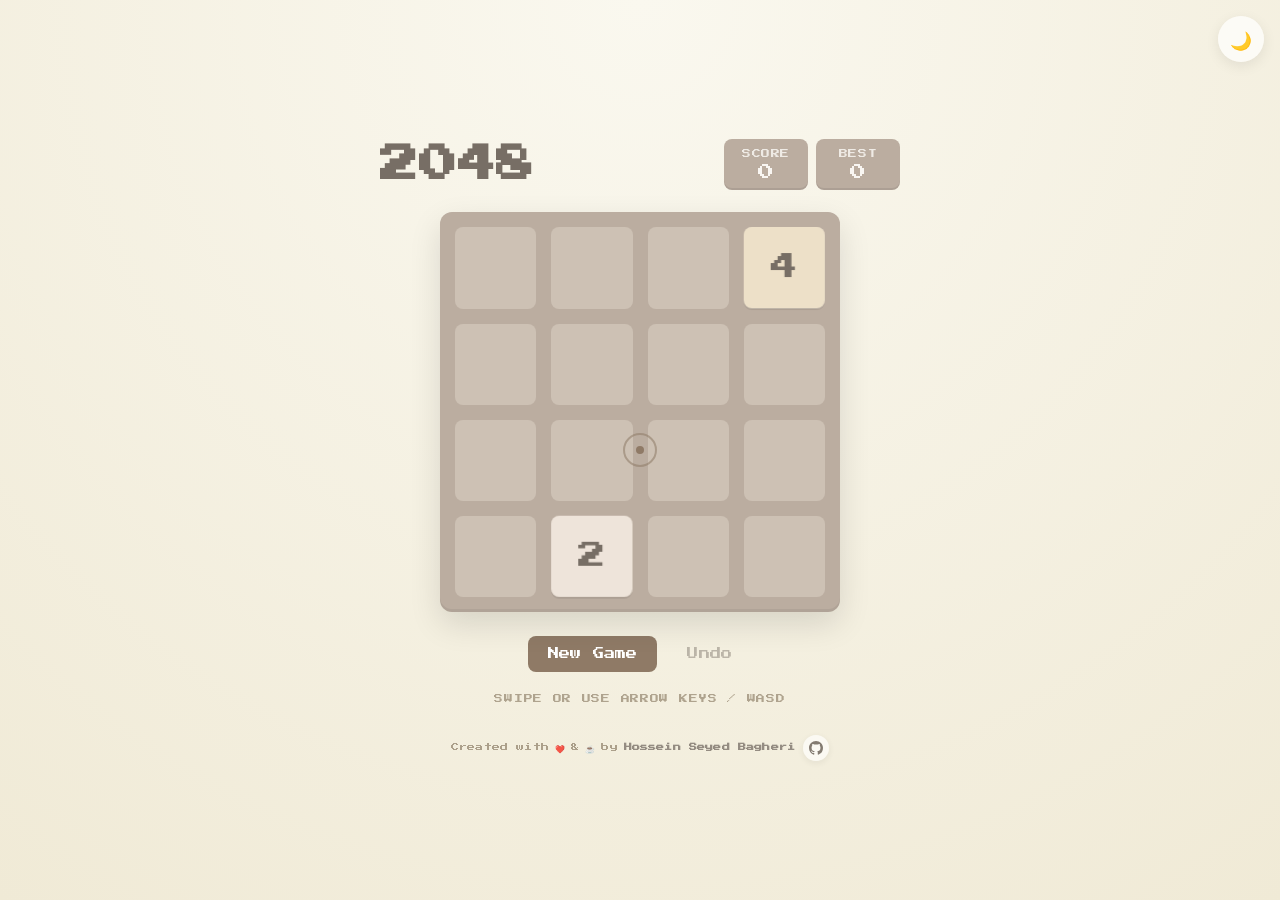
==== commit e515d544: "Update index.html" ====
--- a/index.html
+++ b/index.html
@@ -6,7 +6,7 @@
   <meta name="theme-color" content="#faf8ef" id="theme-color">
   <meta name="color-scheme" content="light dark">
   <title>2048</title>
-
+<link rel="icon" href="data:image/svg+xml,<svg xmlns='http://www.w3.org/2000/svg' viewBox='0 0 64 64'><rect width='64' height='64' rx='12' fill='%23edc22e'/><text x='32' y='43' font-family='Arial,sans-serif' font-size='21' font-weight='bold' fill='%23f9f6f2' text-anchor='middle'>2048</text></svg>">
   <link rel="preconnect" href="https://fonts.googleapis.com">
   <link rel="preconnect" href="https://fonts.gstatic.com" crossorigin>
   <link href="https://fonts.googleapis.com/css2?family=Press+Start+2P&display=swap" rel="stylesheet">
